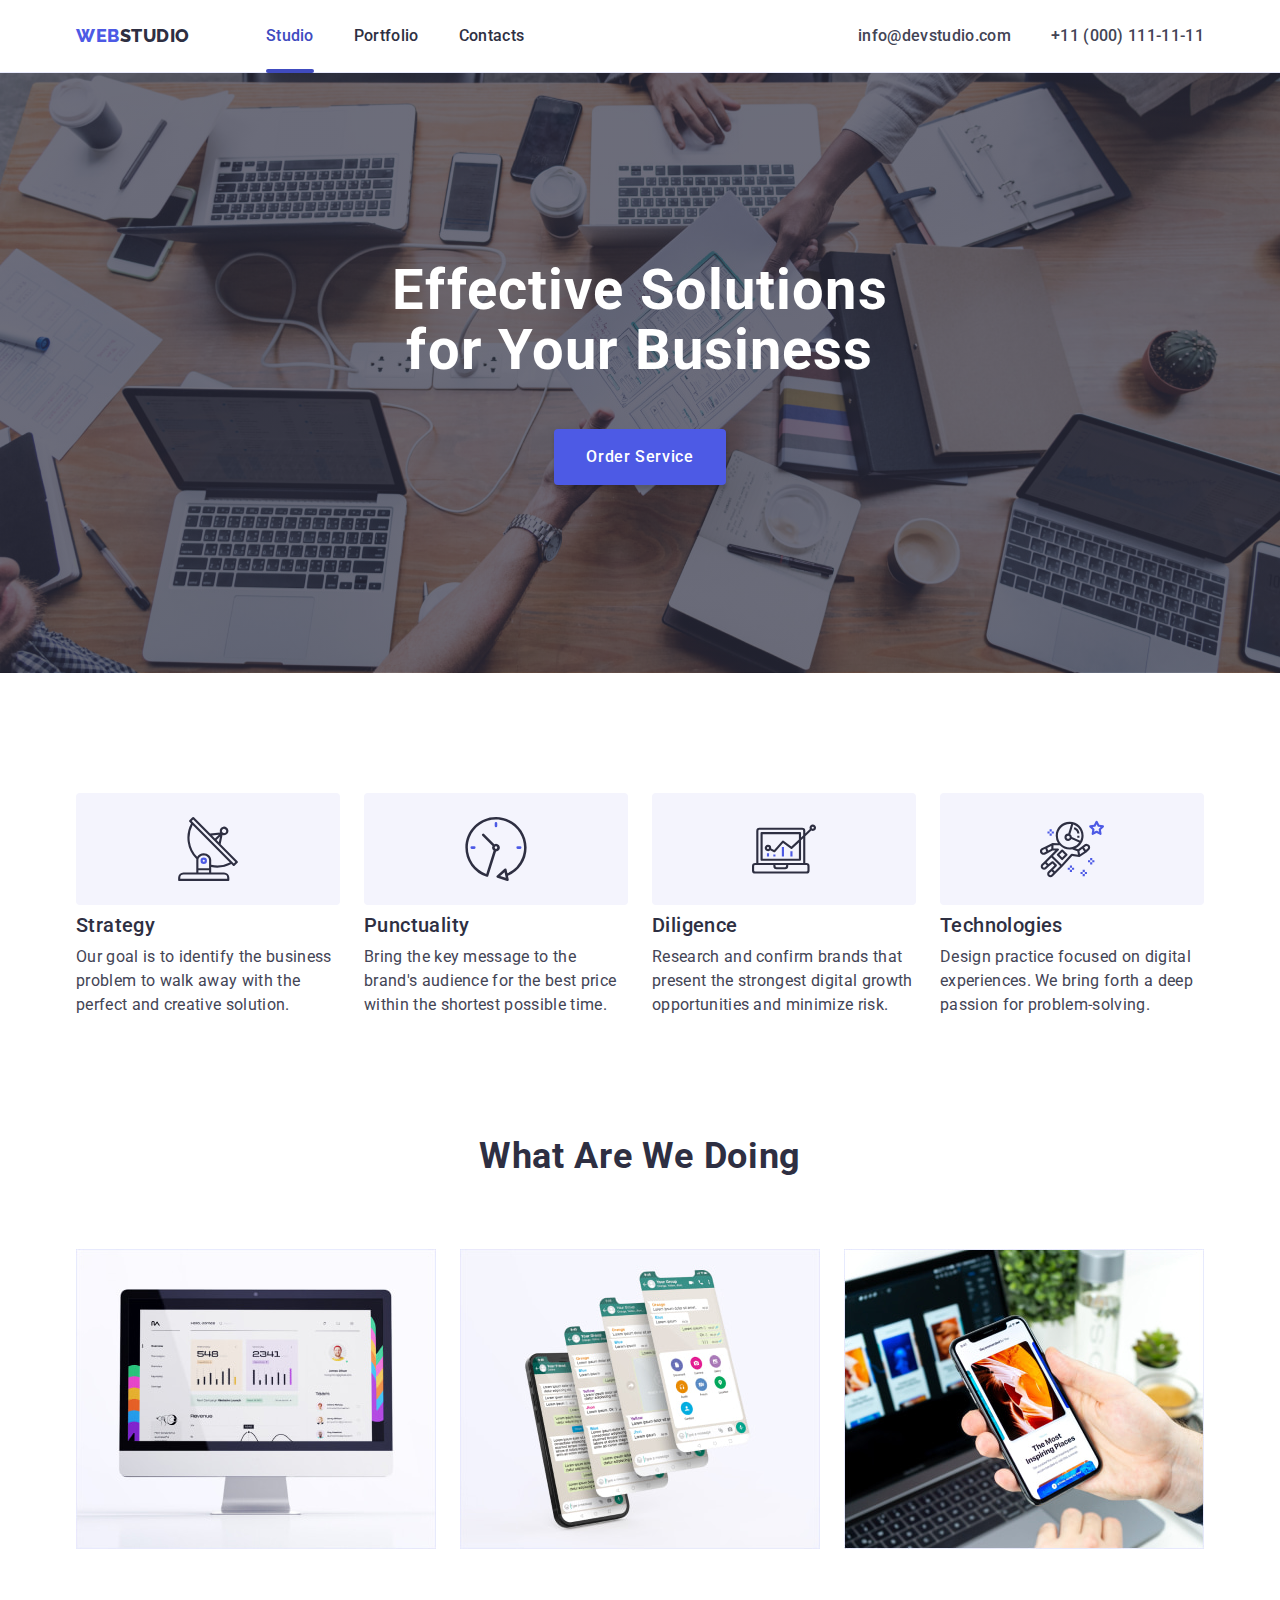
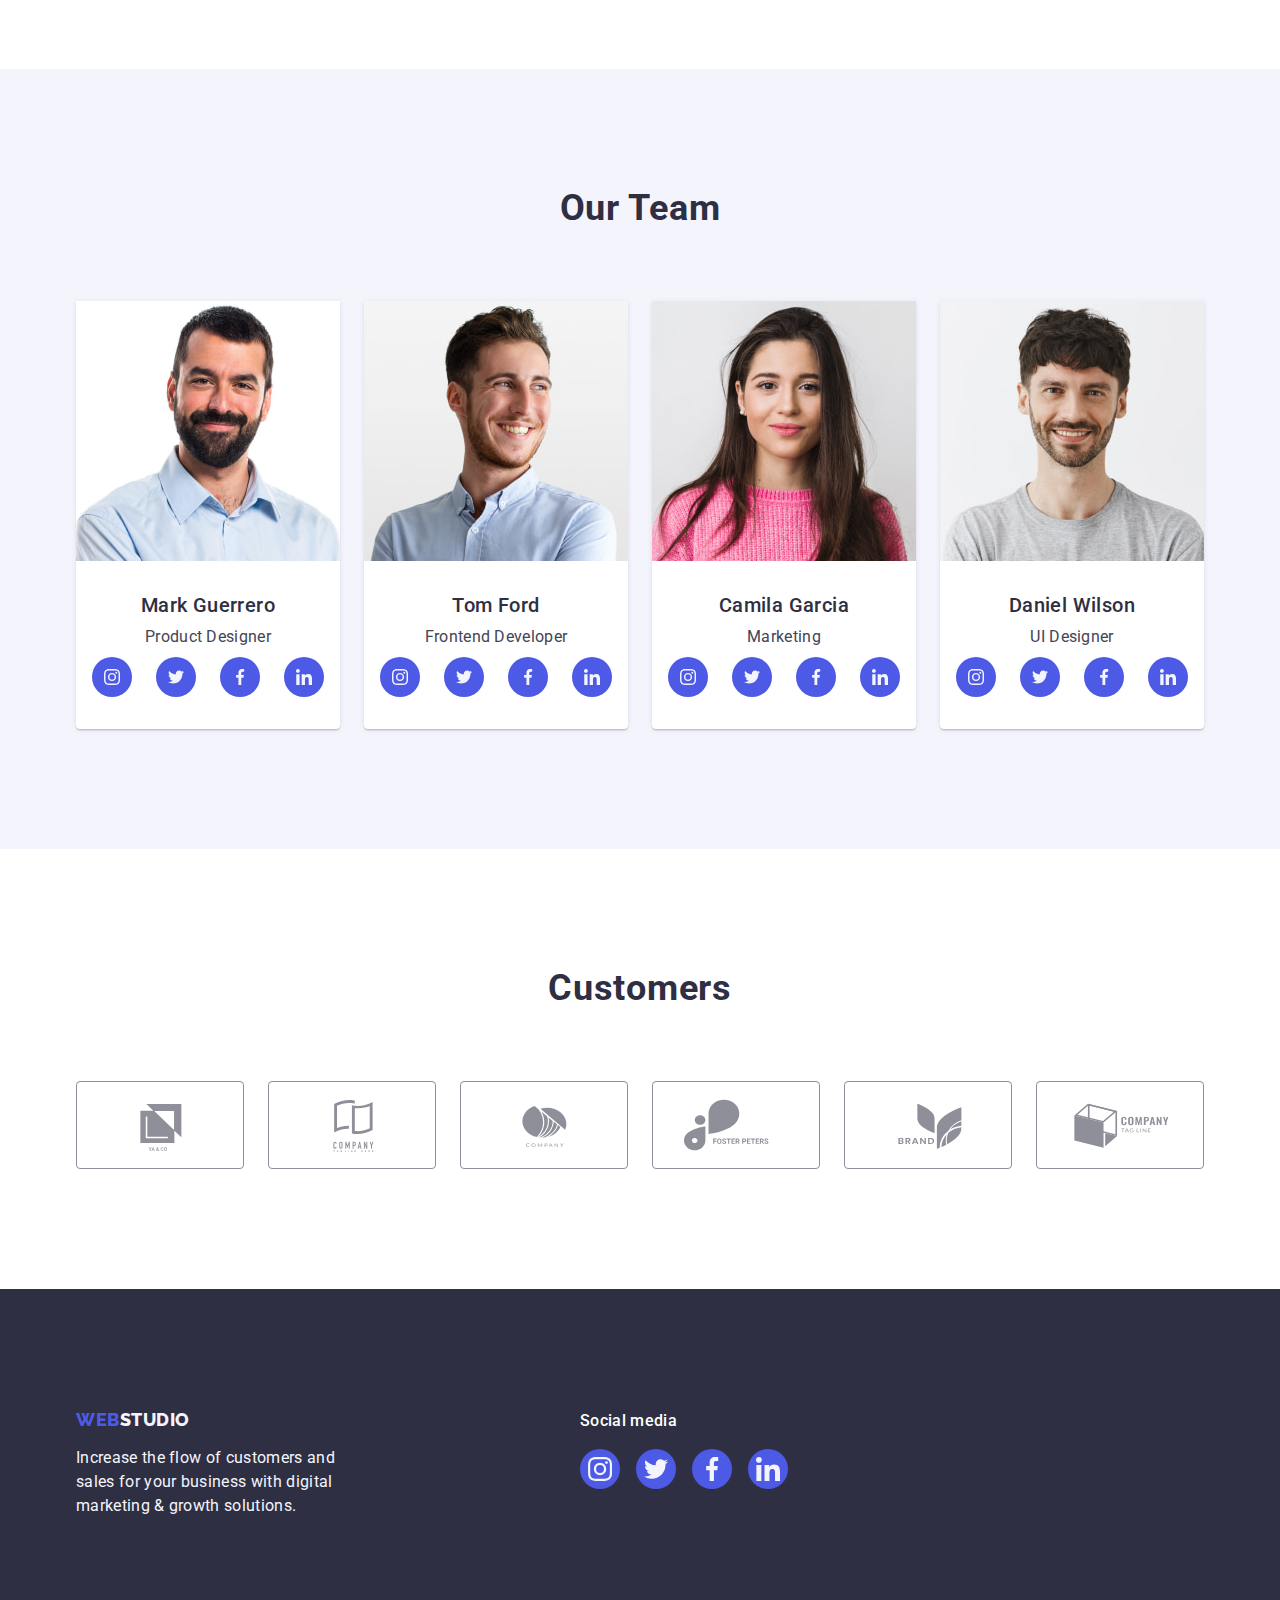
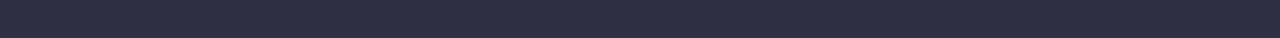
==== index.html @ fd23297e "Initial commit" ====
<!DOCTYPE html>
<html lang="en">
  <head>
    <meta charset="utf-8" />
    <meta name="description" content="Effective Solutions for Your Business" />
    <title>WebStudio</title>
    <!-- Посилання на шрифти -->
    <link rel="preconnect" href="https://fonts.googleapis.com" />
    <link rel="preconnect" href="https://fonts.gstatic.com" crossorigin />
    <link
      href="https://fonts.googleapis.com/css2?family=Raleway:wght@800&family=Roboto:wght@400;500;700;900&display=swap"
      rel="stylesheet"
    />
    <!-- Modern Normalize -->
    <link
      rel="stylesheet"
      href="https://cdnjs.cloudflare.com/ajax/libs/modern-normalize/2.0.0/modern-normalize.min.css"
    />
    <!-- Посилання на стилі -->
    <link rel="stylesheet" href="./css/styles.css" />
  </head>
  <body>
    <!-- Шапка веб-сторінки -->
    <header class="header">
      <div class="container header-div">
        <!-- Меню навігації -->
        <nav class="header-nav">
          <a class="icon link" href="./index.html"
            >Web<span class="header-span">Studio</span></a
          >
          <ul class="list header-list">
            <li class="header-list-item">
              <a class="link header-link current" href="./index.html">Studio</a>
            </li>
            <li class="header-list-item">
              <a class="link header-link" href="./portfolio.html">Portfolio</a>
            </li>
            <li class="header-list-item">
              <a class="link header-link" href="">Contacts</a>
            </li>
          </ul>
        </nav>
        <!-- Меню адреси -->
        <address class="header-address">
          <ul class="list header-address-list">
            <li class="header-list-item header-address-list-item">
              <a class="link header-link-add" href="mailto:info@devstudio.com"
                >info@devstudio.com</a
              ><br />
            </li>
            <li class="header-list-item header-address-list-item">
              <a class="link header-link-add" href="tel:+110001111111"
                >+11 (000) 111-11-11</a
              ><br />
            </li>
          </ul>
        </address>
      </div>
    </header>
    <!-- Основний контент -->
    <main>
      <!-- Секція 1 -->
      <section class="first-section">
        <div class="first-section-div container">
          <h1 class="first-section-h">Effective Solutions for Your Business</h1>
          <button class="first-section-btn" type="button" data-modal-open>
            Order Service
          </button>
        </div>
      </section>
      <!-- Benefits -->
      <section class="benefits-section">
        <div class="container">
          <h2 class="visually-hidden" hidden>Benefits</h2>
          <ul class="list benefits-list">
            <li class="benefits-list-item">
              <div class="benefits-div-icon">
                <svg class="benefits-icon" width="64" height="64">
                  <use href="./images/icons.svg#icon-benefits-1"></use>
                </svg>
              </div>
              <h3 class="benefits-list-item-title">Strategy</h3>
              <p class="benefits-list-item-p">
                Our goal is to identify the business problem to walk away with
                the perfect and creative solution.
              </p>
            </li>
            <li class="benefits-list-item">
              <div class="benefits-div-icon">
                <svg class="benefits-icon" width="64" height="64">
                  <use href="./images/icons.svg#icon-benefits-2"></use>
                </svg>
              </div>
              <h3 class="benefits-list-item-title">Punctuality</h3>
              <p class="benefits-list-item-p">
                Bring the key message to the brand's audience for the best price
                within the shortest possible time.
              </p>
            </li>
            <li class="benefits-list-item">
              <div class="benefits-div-icon">
                <svg class="benefits-icon" width="64" height="64">
                  <use href="./images/icons.svg#icon-benefits-3"></use>
                </svg>
              </div>
              <h3 class="benefits-list-item-title">Diligence</h3>
              <p class="benefits-list-item-p">
                Research and confirm brands that present the strongest digital
                growth opportunities and minimize risk.
              </p>
            </li>
            <li class="benefits-list-item">
              <div class="benefits-div-icon">
                <svg class="benefits-icon" width="64" height="64">
                  <use href="./images/icons.svg#icon-benefits-4"></use>
                </svg>
              </div>
              <h3 class="benefits-list-item-title">Technologies</h3>
              <p class="benefits-list-item-p">
                Design practice focused on digital experiences. We bring forth a
                deep passion for problem-solving.
              </p>
            </li>
          </ul>
        </div>
      </section>
      <!-- DOING SECTION -->
      <section class="doing-section">
        <div class="container benefits-div">
          <h2 class="doing-title">What are we doing</h2>
          <ul class="list doing-list">
            <li class="doing-list-item">
              <img
                src="./images/img-1.jpg"
                alt="Computer"
                width="360"
                height="300"
              />
            </li>
            <li class="doing-list-item">
              <img
                src="./images/img-2.jpg"
                alt="Browser bookmarks"
                width="360"
                height="300"
              />
            </li>
            <li class="doing-list-item">
              <img
                src="./images/img-3.jpg"
                alt="Phone"
                width="360"
                height="300"
              />
            </li>
          </ul>
        </div>
      </section>
      <!-- TEAM SECTION -->
      <section class="team-section">
        <div class="container team-div">
          <h2 class="team-title">Our Team</h2>
          <ul class="list team-list">
            <li class="team-list-item">
              <!-- Mark Guerrero -->
              <img
                src="./images/img-4.jpg"
                alt="Mark Guerrero"
                width="264"
                height="260"
              />
              <div class="div-h-p">
                <h3 class="team-list-h">Mark Guerrero</h3>
                <p class="team-list-p">Product Designer</p>
                <ul class="team-icon-list list">
                  <li class="team-icon-list-item">
                    <a class="team-icon-list-link link" href=""
                      ><svg class="team-icon" width="16" height="16">
                        <use href="./images/icons.svg#icon-inst"></use>
                      </svg>
                    </a>
                  </li>
                  <li class="team-icon-list-item">
                    <a class="team-icon-list-link link" href=""
                      ><svg class="team-icon" width="16" height="16">
                        <use href="./images/icons.svg#icon-twitter"></use>
                      </svg>
                    </a>
                  </li>
                  <li class="team-icon-list-item">
                    <a class="team-icon-list-link link" href=""
                      ><svg class="team-icon" width="16" height="16">
                        <use href="./images/icons.svg#icon-facebook"></use>
                      </svg>
                    </a>
                  </li>
                  <li class="team-icon-list-item">
                    <a class="team-icon-list-link link" href="">
                      <svg class="team-icon" width="16" height="16">
                        <use href="./images/icons.svg#icon-linkedin"></use>
                      </svg>
                    </a>
                  </li>
                </ul>
              </div>
            </li>
            <li class="team-list-item">
              <!-- Tom Ford -->
              <img
                src="./images/img-5.jpg"
                alt="Tom Ford"
                width="264"
                height="260"
              />
              <div class="div-h-p">
                <h3 class="team-list-h">Tom Ford</h3>
                <p class="team-list-p">Frontend Developer</p>
                <ul class="team-icon-list list">
                  <li class="team-icon-list-item">
                    <a class="team-icon-list-link link" href=""
                      ><svg class="team-icon" width="16" height="16">
                        <use href="./images/icons.svg#icon-inst"></use>
                      </svg>
                    </a>
                  </li>
                  <li class="team-icon-list-item">
                    <a class="team-icon-list-link link" href=""
                      ><svg class="team-icon" width="16" height="16">
                        <use href="./images/icons.svg#icon-twitter"></use>
                      </svg>
                    </a>
                  </li>
                  <li class="team-icon-list-item">
                    <a class="team-icon-list-link link" href=""
                      ><svg class="team-icon" width="16" height="16">
                        <use href="./images/icons.svg#icon-facebook"></use>
                      </svg>
                    </a>
                  </li>
                  <li class="team-icon-list-item">
                    <a class="team-icon-list-link link" href="">
                      <svg class="team-icon" width="16" height="16">
                        <use href="./images/icons.svg#icon-linkedin"></use>
                      </svg>
                    </a>
                  </li>
                </ul>
              </div>
            </li>
            <li class="team-list-item">
              <!-- Camila Garcia -->
              <img
                src="./images/img-6.jpg"
                alt="Camila Garcia"
                width="264"
                height="260"
              />
              <div class="div-h-p">
                <h3 class="team-list-h">Camila Garcia</h3>
                <p class="team-list-p">Marketing</p>
                <ul class="team-icon-list list">
                  <li class="team-icon-list-item">
                    <a class="team-icon-list-link link" href=""
                      ><svg class="team-icon" width="16" height="16">
                        <use href="./images/icons.svg#icon-inst"></use>
                      </svg>
                    </a>
                  </li>
                  <li class="team-icon-list-item">
                    <a class="team-icon-list-link link" href=""
                      ><svg class="team-icon" width="16" height="16">
                        <use href="./images/icons.svg#icon-twitter"></use>
                      </svg>
                    </a>
                  </li>
                  <li class="team-icon-list-item">
                    <a class="team-icon-list-link link" href=""
                      ><svg class="team-icon" width="16" height="16">
                        <use href="./images/icons.svg#icon-facebook"></use>
                      </svg>
                    </a>
                  </li>
                  <li class="team-icon-list-item">
                    <a class="team-icon-list-link link" href="">
                      <svg class="team-icon" width="16" height="16">
                        <use href="./images/icons.svg#icon-linkedin"></use>
                      </svg>
                    </a>
                  </li>
                </ul>
              </div>
            </li>
            <li class="team-list-item">
              <!-- Daniel Wilson -->
              <img
                src="./images/img-7.jpg"
                alt="Daniel Wilson"
                width="264"
                height="260"
              />
              <div class="div-h-p">
                <h3 class="team-list-h">Daniel Wilson</h3>
                <p class="team-list-p">UI Designer</p>
                <ul class="team-icon-list list">
                  <li class="team-icon-list-item">
                    <a class="team-icon-list-link link" href=""
                      ><svg class="team-icon" width="16" height="16">
                        <use href="./images/icons.svg#icon-inst"></use>
                      </svg>
                    </a>
                  </li>
                  <li class="team-icon-list-item">
                    <a class="team-icon-list-link link" href=""
                      ><svg class="team-icon" width="16" height="16">
                        <use href="./images/icons.svg#icon-twitter"></use>
                      </svg>
                    </a>
                  </li>
                  <li class="team-icon-list-item">
                    <a class="team-icon-list-link link" href=""
                      ><svg class="team-icon" width="16" height="16">
                        <use href="./images/icons.svg#icon-facebook"></use>
                      </svg>
                    </a>
                  </li>
                  <li class="team-icon-list-item">
                    <a class="team-icon-list-link link" href="">
                      <svg class="team-icon" width="16" height="16">
                        <use href="./images/icons.svg#icon-linkedin"></use>
                      </svg>
                    </a>
                  </li>
                </ul>
              </div>
            </li>
          </ul>
        </div>
      </section>
      <!-- CUSTOMERS SECTION -->
      <section class="customers-section">
        <div class="customers-div container">
          <h2 class="customers-title">Customers</h2>
          <ul class="customers-list list">
            <li class="customers-list-item">
              <a class="customers-list-link link" href="">
                <svg class="customers-icon" width="104" height="56">
                  <use href="./images/icons.svg#icon-customers-1"></use>
                </svg>
              </a>
            </li>
            <li class="customers-list-item">
              <a class="customers-list-link link" href="">
                <svg class="customers-icon" width="104" height="56">
                  <use href="./images/icons.svg#icon-customers-2"></use>
                </svg>
              </a>
            </li>
            <li class="customers-list-item">
              <a class="customers-list-link link" href="">
                <svg class="customers-icon" width="104" height="56">
                  <use href="./images/icons.svg#icon-customers-3"></use>
                </svg>
              </a>
            </li>
            <li class="customers-list-item">
              <a class="customers-list-link link" href="">
                <svg class="customers-icon" width="104" height="56">
                  <use href="./images/icons.svg#icon-customers-4"></use>
                </svg>
              </a>
            </li>
            <li class="customers-list-item">
              <a class="customers-list-link link" href="">
                <svg class="customers-icon" width="104" height="56">
                  <use href="./images/icons.svg#icon-customers-5"></use>
                </svg>
              </a>
            </li>
            <li class="customers-list-item">
              <a class="customers-list-link link" href="">
                <svg class="customers-icon" width="104" height="56">
                  <use href="./images/icons.svg#icon-customers-6"></use>
                </svg>
              </a>
            </li>
          </ul>
        </div>
      </section>
    </main>
    <!-- Футер -->
    <footer class="footer">
      <div class="container footer-div">
        <!-- Логотип -->
        <div class="footer-icon-div">
          <a class="link footer-link icon" href="./index.html"
            >Web<span class="footer-span">Studio</span></a
          >
          <p class="footer-p">
            Increase the flow of customers and sales for your business with
            digital marketing & growth solutions.
          </p>
        </div>
        <!-- Social media -->
        <div class="social-media-div">
          <p class="footer-social-media-p">Social media</p>
          <ul class="footer-icon-list list">
            <li class="footer-icon-list-item">
              <a class="footer-icon-list-link link" href="">
                <svg class="footer-icon" width="24" height="24">
                  <use href="./images/icons.svg#icon-inst"></use>
                </svg>
              </a>
            </li>
            <li class="footer-icon-list-item">
              <a class="footer-icon-list-link link" href="">
                <svg class="footer-icon" width="24" height="24">
                  <use href="./images/icons.svg#icon-twitter"></use>
                </svg>
              </a>
            </li>
            <li class="footer-icon-list-item">
              <a class="footer-icon-list-link link" href="">
                <svg class="footer-icon" width="24" height="24">
                  <use href="./images/icons.svg#icon-facebook"></use>
                </svg>
              </a>
            </li>
            <li class="footer-icon-list-item">
              <a class="footer-icon-list-link link" href="">
                <svg class="footer-icon" width="24" height="24">
                  <use href="./images/icons.svg#icon-linkedin"></use>
                </svg>
              </a>
            </li>
          </ul>
        </div>
      </div>
    </footer>
    <!-- Модальне вікно -->
    <div class="overlay is-hidden" data-modal>
      <div class="modal">
        <button
          class="modal-btn"
          type="button"
          aria-label="Modal close button"
          data-modal-close
        >
          <svg class="modal-icon" width="8" height="8">
            <use href="./images/icons.svg#icon-close-icon"></use>
          </svg>
        </button>
      </div>
    </div>

    <script src="./js/modal.js"></script>
  </body>
</html>
---- css/styles.css ----
/* MAIN STYLES */

:root{
    --white-color:#FFF;
    --slate-color:#434455;
    --navy-blue-color:#2E2F42;
    --cloud-color:#F4F4FD;
    --iris-color:#4D5AE5;
    --ocean-color:#404BBF;
    --cornflower-color:#E7E9FC;
    --rgba-color: rgba(0, 0, 0, 0.15);
    --light-slate-color: #8E8F99;
    --green-color: #31D0AA;
    --dairy-color: #FCFCFC;
    --cornflower: #E7E9FC;
}

body{
    font-family: 'Roboto', sans-serif;
    color: var(--slate-color);
    background-color: var(--white-color);
}

h1, h2, h3, h4, h5, h6, p{
    margin: 0;
}

p{
    font-size: 16px;
    line-height: 1.5;
    letter-spacing: 0.32px;
}

img{
    display: block;
}

button {
    color: inherit;
    cursor: pointer;
    padding: 0;
}

.list {
    list-style-type: none;
    margin: 0;
    padding-left: 0;
}

.link{
    display: inline-block;
    text-decoration: none;
    color: inherit;
}

.container{
    max-width: 1158px;
    padding-left: 15px;
    padding-right: 15px;
    margin: 0 auto;
}

.visually-hidden {
    position: absolute;
    width: 1px;
    height: 1px;
    margin: -1px;
    border: 0;
    padding: 0;
    white-space: nowrap;
    clip-path: inset(100%);
    clip: rect(0 0 0 0);
    overflow: hidden;
}

/* HEADER SEACTION */

.header{
    border-bottom: 1px solid var(--cornflower-color);
    box-shadow:0px 2px 1px rgba(46, 47, 66, 0.08),
        0px 1px 1px rgba(46, 47, 66, 0.16),
        0px 1px 6px rgba(46, 47, 66, 0.08);
}

.header-nav{
    display: flex;
    align-items: center;
    color: var(--navy-blue-color);
}

.header-div{
    display: flex;
    align-items: center;
}

.icon{
    color: var(--iris-color);
    font-family: 'Raleway', sans-serif;
    font-weight: 800;
    font-size: 18px;
    text-transform: uppercase;
    line-height: 1.17;
    letter-spacing: 0.54px;
    
    margin-right: 76px;
}

.header-span{
    color: var(--navy-blue-color);
}

.header-address-list{
    display: flex;
    gap: 40px;
    align-items: center;
    margin-right: auto;
}

.header-list{
    display: flex;
    gap: 40px;
    align-items: center;
}

.header-link{
    padding: 24px 0px;
    position: relative;
    transition: color 250ms cubic-bezier(0.4, 0, 0.2, 1);
}

.header-link-add{
    padding: 24px 0px;
    transition: color 250ms cubic-bezier(0.4, 0, 0.2, 1);
}

.header-link.current::after {
    background-color: var(--ocean-color);
}

.header-link::after{
    content: "";
    display: block;
    width: 100%;
    height: 4px;
    position: absolute;
    left: 0;
    bottom: -1px;

    background-color: transparent;
    border-radius: 2px;
}

.header-link.current {
    color: var(--ocean-color);
}

.header-list-item{
    color: var(--navy-blue-color);
    font-weight: 500;
    font-size: 16px;
    line-height: 1.5;
    letter-spacing: 0.02em;
}

.header-address{
    font-style: normal;
    margin-left: auto;
}

.header-address-list-item{
    color: var(--slate-color);
}

.link:hover, .link:focus{
    color: var(--ocean-color);
}

/* SECTION 1 */

.first-section{
    background-color: var(--navy-blue-color);
    padding: 188px 0px;
    background-image: linear-gradient(rgba(46, 47, 66, 0.7),
    rgba(46, 47, 66, 0.7)), url(../images/hero-bg.jpg);
    background-repeat: no-repeat;
    background-position: center;
    background-size: cover;
    max-width: 1440px;
    margin: 0 auto;
}

.first-section-div{
    display: flex;
    flex-direction: column;
}

.first-section-h{
    color: var(--white-color);
    font-size: 56px;
    line-height: 1.07;
    text-align: center;
    letter-spacing: 0.02em;
    font-weight: 700;

    max-width: 496px;
    text-align: center;
    margin-right: auto;
    margin-left: auto;
    margin-bottom: 48px;
}

.first-section-btn{
    color: var(--white-color);
    font-family: "Roboto", sans-serif;
    background-color: var(--iris-color);
    font-size: 16px;
    font-weight: 500;
    line-height: 1.5;
    letter-spacing: 0.04em;
    cursor: pointer;
    border: none;
    border-radius: 4px;
    box-shadow: 0px 4px 4px 0px var(--rgba-color);
    padding: 16px 32px;

    margin-right: auto;
    margin-left: auto;
    min-width: 169px;
    height: 56px;
    transition: background-color 250ms cubic-bezier(0.4, 0, 0.2, 1);
}

.first-section-btn:hover, .first-section-btn:focus{
    background-color: var(--ocean-color);
}

/* BENEFITS */

.benefits-section{
    padding: 120px 0px;
}

.benefits-list{
    display: flex;
    gap: 24px;
}

.benefits-list-item{
width: calc((100% - 72px) / 4);
}

.benefits-div-icon{
    display: flex;
    justify-content: center;
    align-items: center;
    width: 264px;
    height: 112px;
    border-radius: 4px;
    background: var(--cloud-color);
    margin-bottom: 8px;
}

.benefits-list-item-title {
    color: var(--navy-blue-color);
    font-size: 20px;
    font-weight: 500;
    line-height: 1.2;
    letter-spacing: 0.4px;

    margin-bottom: 8px;
}

/* DOING SECTION */

.doing-section{
    padding-bottom: 120px;
}

.benefits-div{
    display: flex;
    flex-direction: column;
}

.doing-title{
    color: var(--navy-blue-color);
    font-size: 36px;
    font-weight: 700;
    text-align:center;
    line-height: 1.11;
    letter-spacing: 0.72px;
    text-transform: capitalize;

    margin-bottom: 72px;
}

.doing-list{
    display: flex;
    gap: 24px;
}

.doing-list-item{
    width: calc((100-24*2)/3);
}

/* TEAM SECTION */

.team-section{
    padding: 120px 0px;
    color: var(--navy-blue-color);
    background-color: var(--cloud-color);
}

.team-div{
    display: flex;
    flex-direction: column;
}

.team-title{
    font-size: 36px;
    font-weight: 700;
    line-height: 1.11;
    text-align: center;
    letter-spacing: 0.72px;
    text-transform: capitalize;

    margin-bottom: 72px;
}

.team-list{
    display: flex;
    gap: 24px;
}

.div-h-p{
    padding: 32px 0px;
    text-align: center;
}

.team-list-item{
    width: calc((100 - 24*3) / 4);
    background-color: var(--white-color);
    border-radius: 0px 0px 4px 4px;
    box-shadow: 0px 1px 6px rgba(46, 47, 66, 0.08),
        0px 1px 1px rgba(46, 47, 66, 0.16),
        0px 2px 1px rgba(46, 47, 66, 0.08);
}

.team-list-h{
    font-size: 20px;
    font-weight: 500;
    line-height: 1.2;
    letter-spacing: 0.4px;

    margin-bottom: 8px;
}

.team-list-p{
    color: var(--slate-color);
    margin-bottom: 8px;
}

.team-icon-list{
    display: flex;
    justify-content: center;
    gap: 24px;
}

.team-icon-list-item{
    width: 40px;
    height: 40px;
}

.team-icon-list-link{
    display: flex;
    justify-content: center;
    align-items: center;
    width: 100%;
    height: 100%;
    background-color: var(--iris-color);
    border-radius: 50%;
    transition: background-color 250ms cubic-bezier(0.4, 0, 0.2, 1);
}

.team-icon-list-link:hover, .team-icon-list-link:focus{
    background-color: var(--ocean-color);
}

.team-icon{
    fill: var(--cloud-color);
}

/* CUSTOMERS SECTION */

.customers-section{
    padding: 120px 0px;
}

.customers-div{
    display: flex;
    flex-direction: column;
}

.customers-title{
    color: var(--navy-blue-color);
    font-size: 36px;
    font-weight: 700;
    line-height: 1.11;
    text-align: center;
    letter-spacing: 0.72px;
    text-transform: capitalize;
    
    margin-bottom: 72px;
}

.customers-list{
    display: flex;
    justify-content: center;
    gap: 24px;
}

.customers-list-item{
    width: calc((100% - 120px) / 6);
    height: 88px;
}

.customers-list-link{
    width: 100%;
    height: 100%;
    border: 1px solid var(--light-slate-color);
    color: var(--light-slate-color);
    border-radius: 4px;
    display: flex;
    justify-content: center;
    align-items: center;
    transition: border-color 250ms cubic-bezier(0.4, 0, 0.2, 1),
            color 250ms cubic-bezier(0.4, 0, 0.2, 1);
}

.customers-list-link:hover, .customers-list-link:focus{
    border-color: #404bbf;
    color: var(--ocean-color);
}

.customers-icon{
    fill: currentColor;
}

/* FOOTER */

.footer{
    background-color: var(--navy-blue-color);
    padding: 120px 0px;
}

.footer-div{
    display: flex;
    align-items: baseline;
}

.footer-icon-div{
    margin-right: 120px;
}

.footer-link{
    display: inline-block;
    margin-bottom: 16px;
    margin-right: 0px;
}

.footer-span {
    color: var(--cloud-color);
}

.footer-p{
    color: var(--cloud-color);
    letter-spacing: 0.02em;
    width: 264px;
}

.social-media-div{
    display: flex;
    flex-direction: column;
    margin-left: 120px;
}

.footer-social-media-p{
    color: var(--white-color);
    letter-spacing: 0.02em;
    width: 264px;
    margin-bottom: 16px;
    font-weight: 500;
}

.footer-icon-list {
    display: flex;
    gap: 16px;
}

.footer-icon-list-link{
    display: flex;
    justify-content: center;
    align-items: center;
    width: 40px;
    height: 40px;
    border-radius: 50%;
    background-color: var(--iris-color);
    transition: background-color 250ms cubic-bezier(0.4, 0, 0.2, 1);
}

.footer-icon-list-link:hover,
.footer-icon-list-link:focus {
    background-color: var(--green-color);
}

.footer-icon {
    fill: var(--cloud-color);
}

/* PORTFOLIO */

.portfolio{
    padding-top: 96px;
    padding-bottom: 120px;
}

.portfolio-div{
    display: flex;
    flex-direction: column;
}

.btn-list{
    display: flex;
    gap: 24px;
    margin-bottom: 72px;
    justify-content: center;
}

.portfolio-btn{
    color: var(--iris-color);
    background-color: var(--cloud-color);
    font-family: "Roboto", sans-serif;
    font-size: 16px;
    font-weight: 500;
    line-height: 1.5;
    letter-spacing: 0.64px;
    cursor: pointer;

    padding: 12px 24px;
    border-radius: 4px;
    border: 1px solid var(--cornflower-color);
    min-width: 69px;
    height: 48px;
    transition: color 250ms cubic-bezier(0.4, 0, 0.2, 1),
        background-color 250ms cubic-bezier(0.4, 0, 0.2, 1),
        border-color 250ms cubic-bezier(0.4, 0, 0.2, 1),
        box-shadow 250ms cubic-bezier(0.4, 0, 0.2, 1);
}

.portfolio-btn:hover, .portfolio-btn:focus{
    color: var(--white-color);
    background-color: var(--ocean-color);
    border: 1px solid transparent;
    box-shadow: 0px 3px 1px rgba(0, 0, 0, 0.1),
        0px 2px 1px rgba(0, 0, 0, 0.08),
        0px 2px 2px rgba(0, 0, 0, 0.12);
}

.all-list{
    display: flex;
    flex-wrap: wrap-reverse;
    gap: 48px 24px;
    flex-shrink: 0;
    flex-direction: row-reverse;
}

.all-list-item{
    width: 360px;
    height: 420px;
}

.portfolio-link{
    display: block;
    transition: box-shadow 250ms cubic-bezier(0.4, 0, 0.2, 1);
}

.portfolio-link:hover,
.portfolio-link:focus {
    box-shadow: 0px 1px 6px rgba(46, 47, 66, 0.08),
        0px 1px 1px rgba(46, 47, 66, 0.16),
        0px 2px 1px rgba(46, 47, 66, 0.08);
}

.portfolio-link:hover .all-list-item-img-p,
.portfolio-link:focus .all-list-item-img-p {
    transform: translateY(0%);
}

.all-list-item-img{
    position: relative;
    overflow: hidden;
}

.all-list-item-img-p{
    position: absolute;
    top: 0;
    font-size: 16px;
    line-height: 1.5;
    letter-spacing: 0.02em;
    color: var(--cloud-color);
    padding: 40px 32px;
    background-color: var(--iris-color);
    height: 100%;
    width: 100%;
    transform: translateY(100%);
    transition: transform 250ms cubic-bezier(0.4, 0, 0.2, 1);
}

.portfolio-div-h-p{
    padding: 32px 16px;
    border: 1px solid var(--cornflower-color);
    border-top: none;
}

.all-list-item-h{
    color: var(--navy-blue-color);
    font-size: 20px;
    font-weight: 500;
    line-height: 1.2;
    letter-spacing: 0.4px;

    margin-bottom: 8px;
}

.all-list-item-p{
    color: var(--slate-color);
    font-size: 16px;
    line-height: 1.5;
    letter-spacing: 0.02em;
}

/* MODAL WINDOW */

.overlay{
    position: fixed;
    top: 0;
    left: 0;

    width: 100%;
    height: 100%;

    background-color: rgba(46, 47, 66, 0.4);

    transition: opacity 250ms cubic-bezier(0.4, 0, 0.2, 1), visibility 250ms cubic-bezier(0.4, 0, 0.2, 1);
}

.is-hidden {
    opacity: 0;
    pointer-events: none;
    visibility: hidden;
}

.modal{
    position: absolute;
    top: 50%;
    left: 50%;

    transform: translate(-50%, -50%) scale(1);
    width: 408px;
    min-height: 584px;

    background: var(--dairy-color);
    box-shadow: 0px 1px 1px rgba(0, 0, 0, 0.14),
        0px 1px 3px rgba(0, 0, 0, 0.12),
        0px 2px 1px rgba(0, 0, 0, 0.2);
    border-radius: 4px;

    transition: transform 250ms cubic-bezier(0.4, 0, 0.2, 1);
}

.modal-btn{
    position: absolute;
    top: 24px;
    right: 24px;

    width: 24px;
    height: 24px;
    border-radius: 50%;

    display: flex;
    align-items: center;
    justify-content: center;

    background-color: var(--cornflower);
    border: 1px solid rgba(0, 0, 0, 0.1);
    padding: 0;
    cursor: pointer;
    transition: background-color 250ms cubic-bezier(0.4, 0, 0.2, 1), border 250ms cubic-bezier(0.4, 0, 0.2, 1);
}

.modal-icon {
    fill: var(--navy-blue-color);
    transition: fill 250ms cubic-bezier(0.4, 0, 0.2, 1);
}

.modal-btn:hover,
.modal-btn:focus {
    background-color: var(--ocean-color);
    border: none;
}

.modal-btn:hover .modal-icon,
.modal-btn:focus .modal-icon{
    fill: var(--white-color);
}
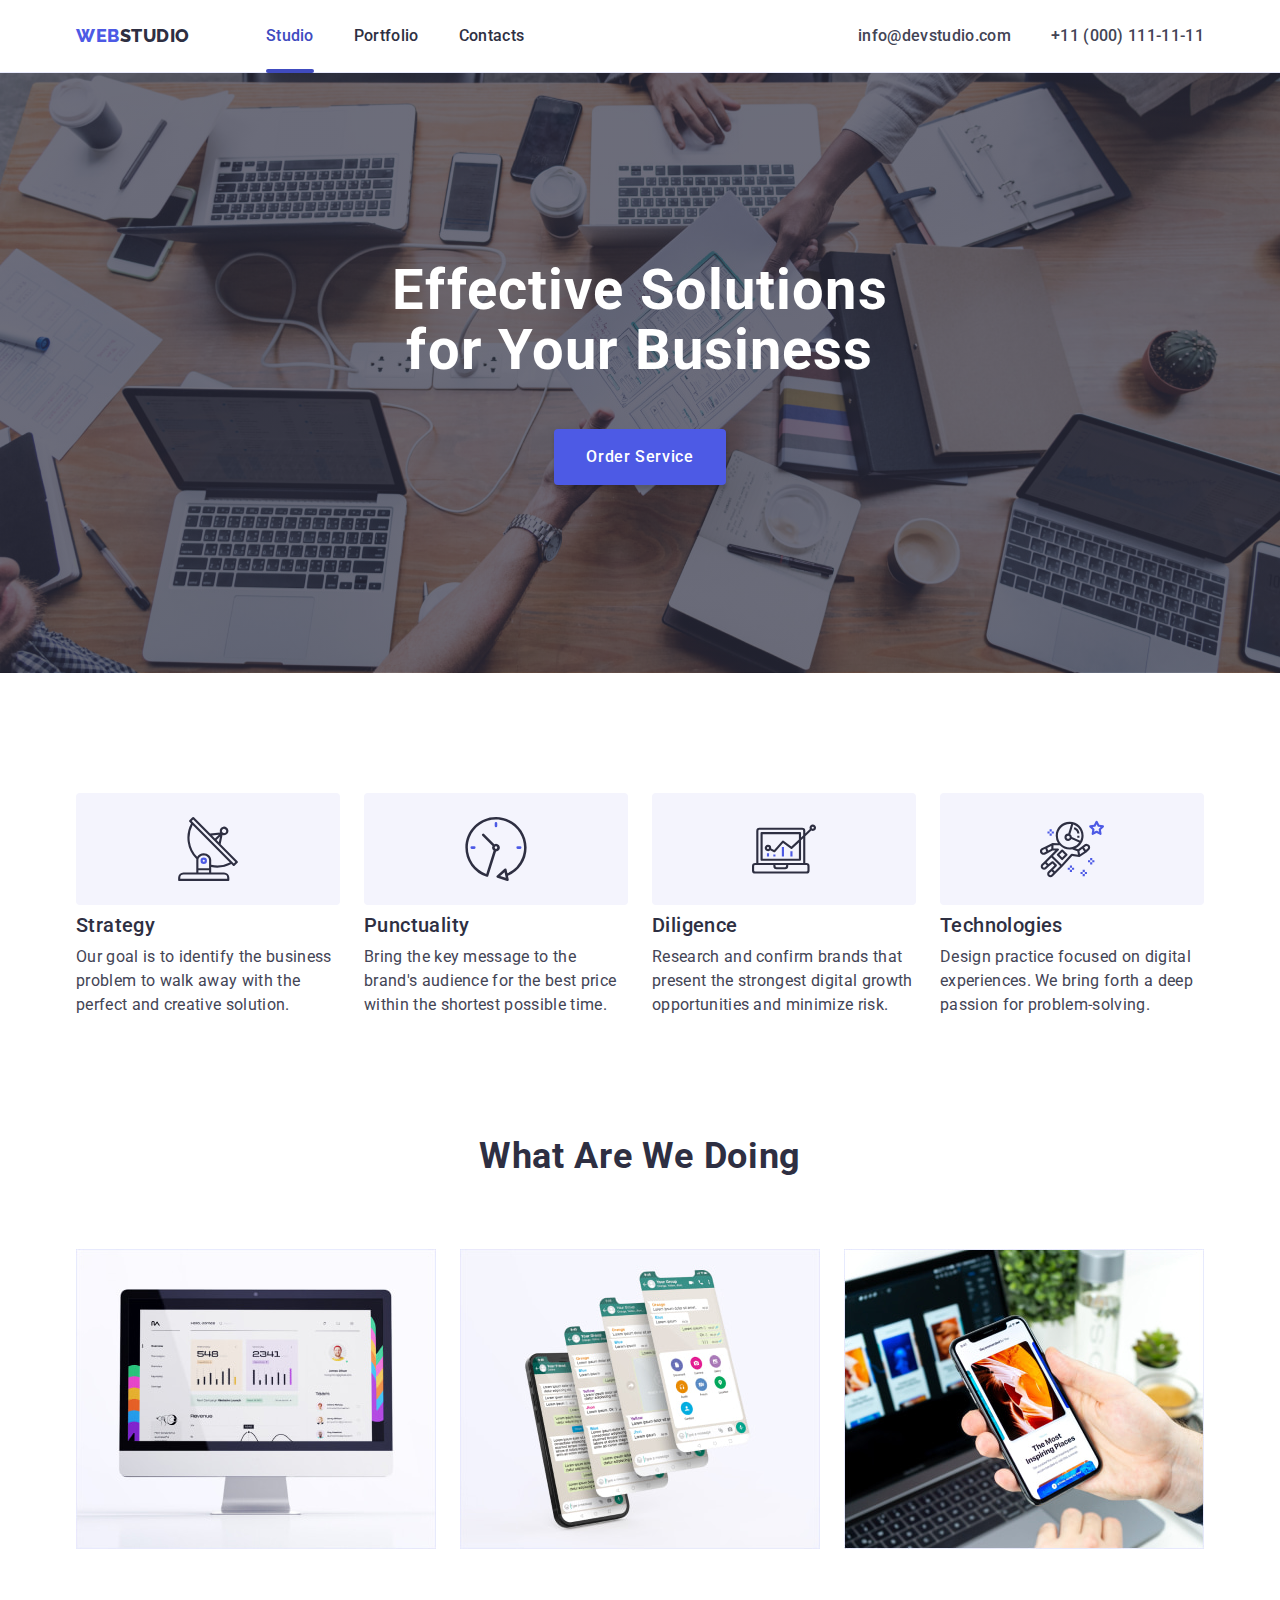
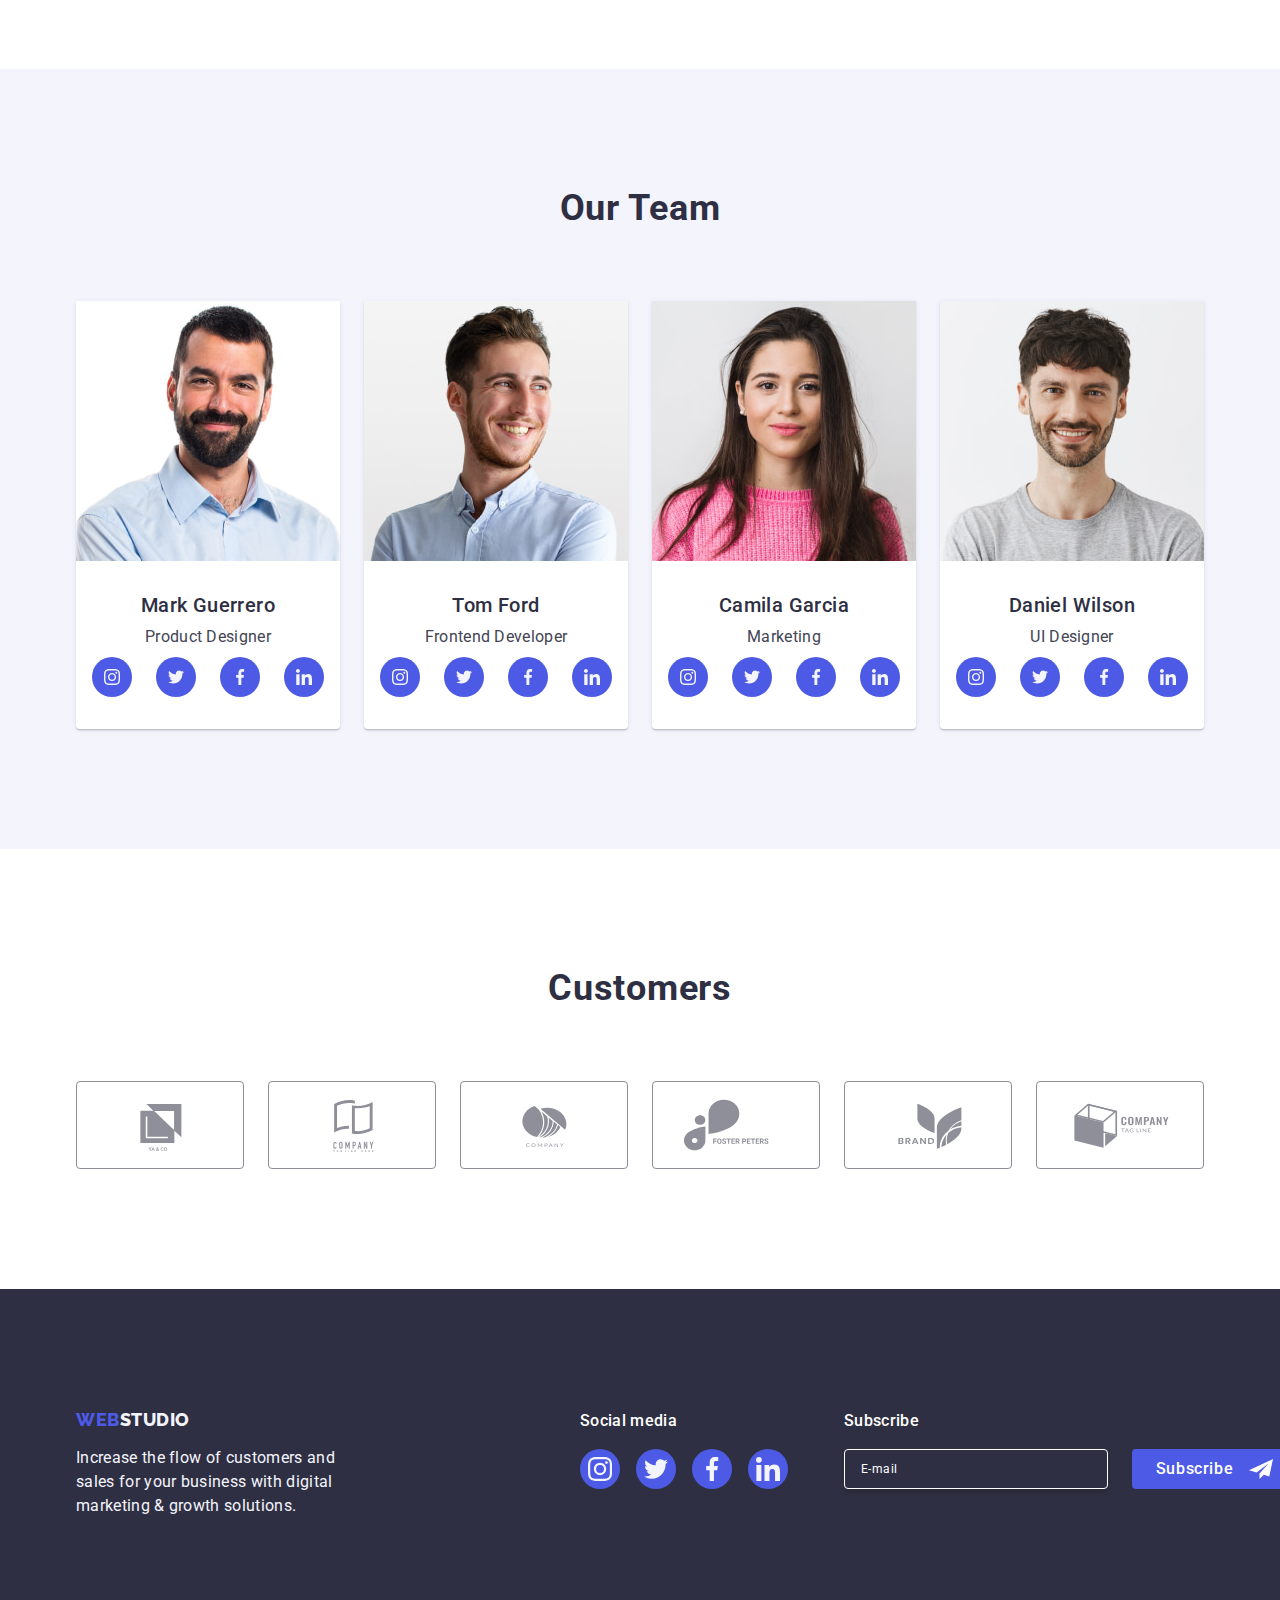
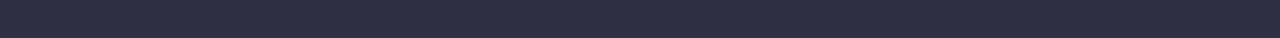
==== commit f260ff8b: "footer" ====
--- a/index.html
+++ b/index.html
@@ -434,6 +434,26 @@
             </li>
           </ul>
         </div>
+        <!-- Footer form -->
+        <div class="footer-div-form">
+          <p class="footer-form-p">Subscribe</p>
+          <form class="footer-form" action="">
+            <label class="footer-label" for=""
+              ><input
+                class="footer-input"
+                type="text"
+                name="footer-email"
+                type="email"
+                placeholder="E-mail"
+            /></label>
+            <button class="sub-btn" type="submit">
+              Subscribe
+              <svg class="sub-btn-svg" width="24" height="24">
+                <use href="./images/icons.svg#icon-tg"></use>
+              </svg>
+            </button>
+          </form>
+        </div>
       </div>
     </footer>
     <!-- Модальне вікно -->
--- a/css/styles.css
+++ b/css/styles.css
@@ -516,6 +516,71 @@
     fill: var(--cloud-color);
 }
 
+/* FOOTER FORM */
+
+.footer-div-form{
+
+}
+
+.footer-form-p{
+    margin-bottom: 16px;
+    font-weight: 500;
+    font-size: 16px;
+    line-height: 1.5;
+    letter-spacing: 0.02em;
+    color: var(--white-color);
+}
+
+.footer-form{
+    display: flex;
+    gap: 24px;
+}
+
+.footer-label{
+
+}
+
+.footer-input{
+    width: 264px;
+    height: 40px;
+    border: 1px solid var(--white-color);
+    background-color: transparent;
+    font-size: 12px;
+    line-height: 1.5;
+    letter-spacing: 0.04em;
+    padding-left: 16px;
+    box-shadow: 0px 4px 4px 0px rgba(0, 0, 0, 0.15);
+    border-radius: 4px;
+    color: var(--white-color);
+}
+
+.footer-input::placeholder{
+    color: var(--white-color);
+}
+
+.sub-btn{
+    min-width: 165px;
+    height: 40px;
+    display: flex;
+    justify-content: center;
+    align-items: center;
+    font-family: "Roboto", sans-serif;
+    font-size: 16px;
+    font-weight: 500;
+    line-height: 1.5;
+    letter-spacing: 0.04em;
+    color: var(--white-color);
+    cursor: pointer;
+    background-color: var(--iris-color);
+    border: none;
+    border-radius: 4px;
+}
+
+.sub-btn-svg{
+    margin-left: 16px;
+    fill: var(--white-color);
+}
+
 /* PORTFOLIO */
 
 .portfolio{
